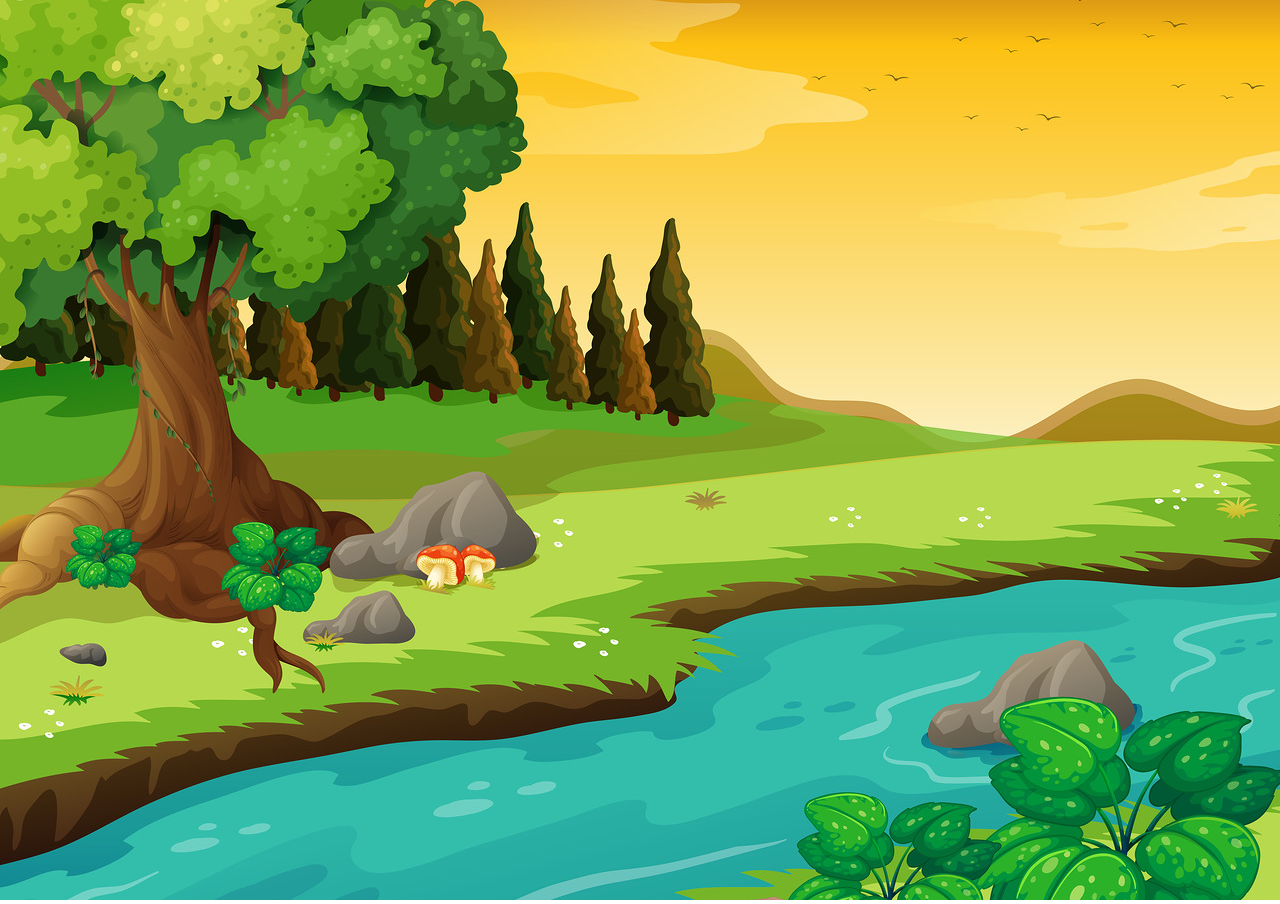
==== index.html @ 556c2111 "Montado a estrutura do jogo" ====
<!DOCTYPE html>
<html lang="pt-BR">
<head>
    <meta charset="UTF-8">
    <meta name="viewport" content="width=device-width, initial-scale=1.0">
    <title>Mata Mosquito</title>
    <link rel="stylesheet" href="assets/style.css">
    <script src="assets/jogo.js"></script>
</head>
<body onresize="AjustaTamanhoJogo()">
    <div class="bg">
      <img src="assets/img/bg.jpg" alt="bg">
    </div>

   


   <script>
   
      setInterval(function() {
        posicaorandomica()
      } ,1000)
   </script>
</body>
</html>
---- assets/style.css ----
body{
    margin: 0;
    padding: 0;
    box-sizing: border-box; 
    /* overflow: hidden; */
    position: relative;
   
   
}

.bg{
    width: 100vw;
    height: 100vh;
}
.bg img{
    width: 100%;
    height: 100%;
    object-fit: cover;
    z-index: 0;
    
} 

.mosca1{
    height: 50px;
    width: 50px;
}
.mosca2{
    height: 70px;
    width: 70px;
}
.mosca3{
    height: 90px;
    width: 90px;
}

.ladoA{
    transform: scaleX(1);
}
.ladoB{
    transform: scaleX(-1);
}
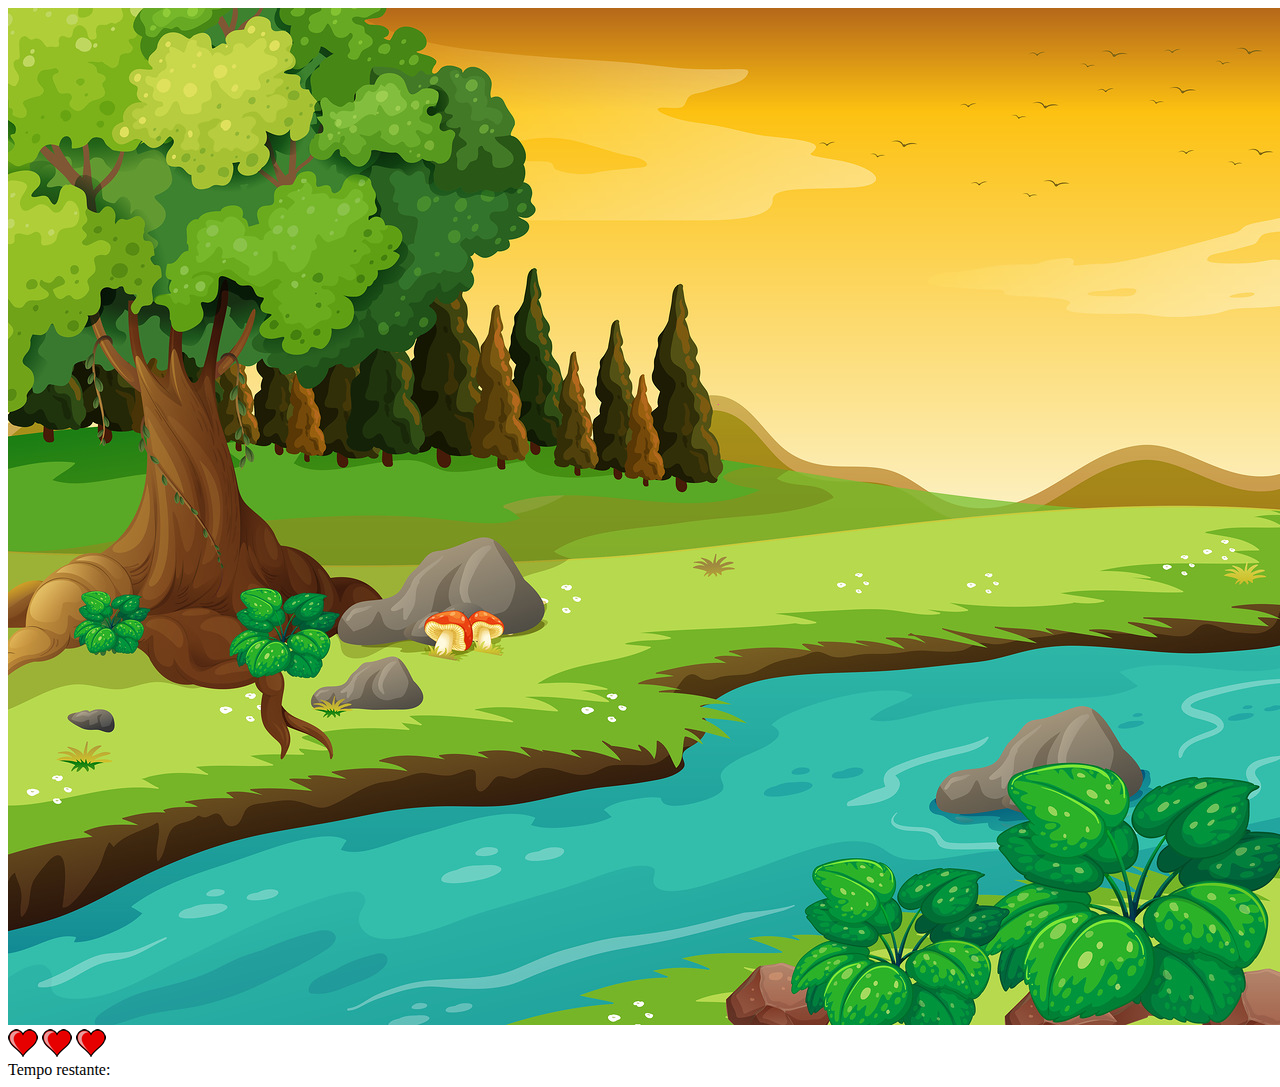
==== commit 54c2e1b0: "corrigindo javascript" ====
--- a/index.html
+++ b/index.html
@@ -12,6 +12,16 @@
       <img src="assets/img/bg.jpg" alt="bg">
     </div>
 
+      <div class="painel">
+        <div class="vidas">
+          <img id="v1" src="assets/img/coracao_cheio.png" alt="coração vazio">
+          <img id="v2" src="assets/img/coracao_cheio.png" alt="coração cheio">
+          <img id="v3" src="assets/img/coracao_cheio.png" alt="coração cheio">
+        </div>
+        <div class="cronometro">
+         Tempo restante: <span id="cronometro"></span>
+        </div>
+      </div>
    
 
 
@@ -19,7 +29,7 @@
    
       setInterval(function() {
         posicaorandomica()
-      } ,1000)
+      } ,2000)
    </script>
 </body>
 </html>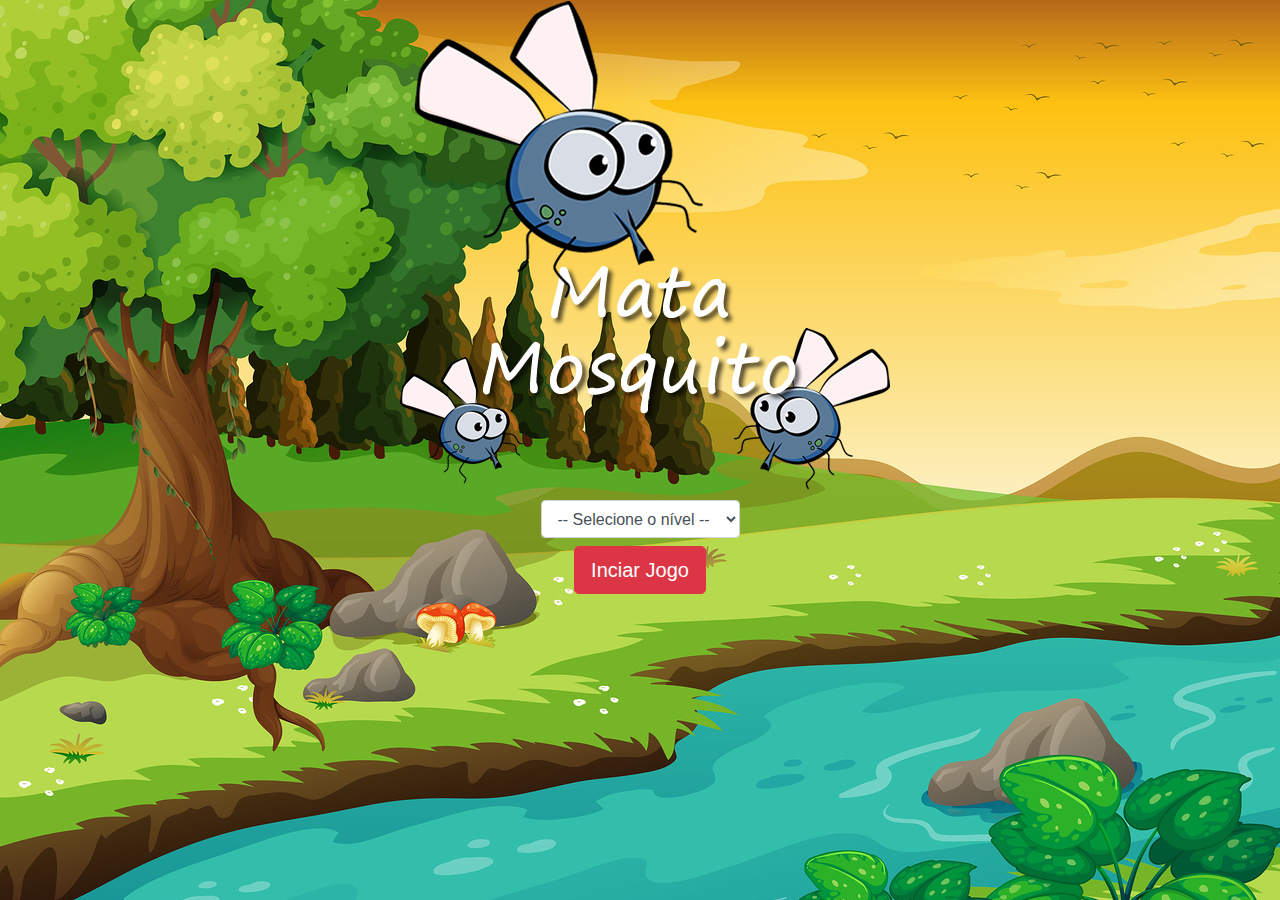
==== commit af5e5aa5: "adicionado nivel de dificuldade no game" ====
--- a/index.html
+++ b/index.html
@@ -1,35 +1,59 @@
 <!DOCTYPE html>
-<html lang="pt-BR">
-<head>
-    <meta charset="UTF-8">
-    <meta name="viewport" content="width=device-width, initial-scale=1.0">
-    <title>Mata Mosquito</title>
-    <link rel="stylesheet" href="assets/style.css">
-    <script src="assets/jogo.js"></script>
-</head>
-<body onresize="AjustaTamanhoJogo()">
-    <div class="bg">
-      <img src="assets/img/bg.jpg" alt="bg">
-    </div>
+<html>
+	<head>
+		<title></title>
+    <meta charset = 'UTF-8'/>
+		<link rel="stylesheet" href="https://maxcdn.bootstrapcdn.com/bootstrap/4.0.0/css/bootstrap.min.css" integrity="sha384-Gn5384xqQ1aoWXA+058RXPxPg6fy4IWvTNh0E263XmFcJlSAwiGgFAW/dAiS6JXm" crossorigin="anonymous">
 
-      <div class="painel">
-        <div class="vidas">
-          <img id="v1" src="assets/img/coracao_cheio.png" alt="coração vazio">
-          <img id="v2" src="assets/img/coracao_cheio.png" alt="coração cheio">
-          <img id="v3" src="assets/img/coracao_cheio.png" alt="coração cheio">
-        </div>
-        <div class="cronometro">
-         Tempo restante: <span id="cronometro"></span>
+		<link rel="stylesheet" href="estilo.css" />
+    <script>
+      function iniciarJogo(){
+        // alert( document.getElementById('nivel').value)
+        var nivel = document.getElementById('nivel').value
+        if(nivel === ''){
+          alert('Selecione um nível para iniciar o jogo')
+          return false
+        }
+       
+        window.location.href = "app.html?" + nivel
+       
+      }
+    </script>
+	</head>
+	<body>
+
+		<div class="container">
+			<div class="row">
+				<div class="col">
+					<div class="d-flex justify-content-center">
+						<img src="imagens/game.png" />
+					</div>
+				</div>
+			</div>
+
+      <div class="row">
+				<div class="col">
+					<div class="d-flex justify-content-center">
+            <div class="mb-2">
+              <select class="form-control" id="nivel">
+                <option value="">-- Selecione o nível --</option>
+                <option value="normal">normal</option>
+                <option value="dificil">difícil</option>
+                <option value="chucknorris">chuck Norris</option>
+              </select>
+            </div>
+          </div>
         </div>
       </div>
-   
 
+			<div class="row">
+				<div class="col">
+					<div class="d-flex justify-content-center">
+						<button type="button" class="btn btn-danger btn-lg" onclick="iniciarJogo()">Inciar Jogo</button>
+					</div>
+				</div>
+			</div>
+		</div>
 
-   <script>
-   
-      setInterval(function() {
-        posicaorandomica()
-      } ,2000)
-   </script>
-</body>
+	</body>
 </html>--- a/estilo.css
+++ b/estilo.css
@@ -0,0 +1,49 @@
+body {
+	background-image: url(imagens/bg.jpg);
+	background-repeat: no-repeat;
+	background-size: 100%;
+}
+
+.mosquito1 {
+	width: 50px;
+	height: 50px;
+}
+
+.mosquito2 {
+	width: 70px;
+	height: 70px;
+}
+
+.mosquito3 {
+	width: 90px;
+	height: 90px;
+}
+
+.ladoA {
+	transform: scaleX(1);
+}
+
+.ladoB {
+	transform: scaleX(-1);
+}
+
+.painel {
+	position: absolute;
+	width: 190px;
+	padding: 10px;
+	left: 0px;
+	bottom: 0px;
+	border-top:solid 1px #fff;
+	background-color: #fff;
+	opacity: 0.7
+}
+
+.vidas {
+	float: left;
+}
+
+.cronometro {
+	float: left;
+	font-size: 20px;
+	font-weight: bold;
+}